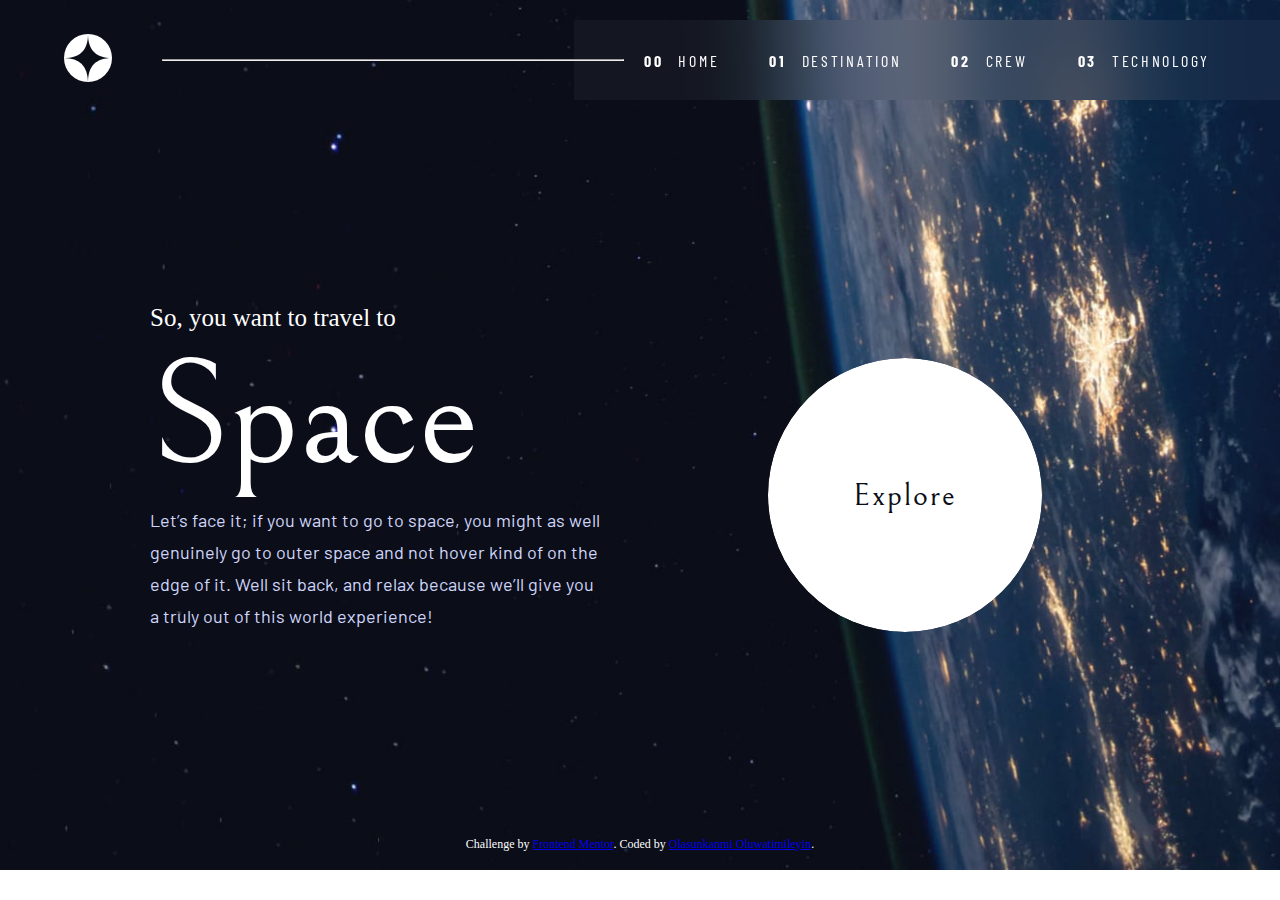
==== index.html @ 84770417 "first commit" ====
<!DOCTYPE html>
<html lang="en">
<head>
  <meta charset="UTF-8">
  <meta name="viewport" content="width=device-width, initial-scale=1.0">

  <link rel="icon" type="image/png" sizes="32x32" href="./assets/favicon-32x32.png">
  <link rel="stylesheet" href="style.css">
  
  <title>Frontend Mentor | Space tourism website</title>
</head>
<body>
  <header>
    <div class="logo">
      <svg xmlns="http://www.w3.org/2000/svg" width="48" height="48"><g fill="none" fill-rule="evenodd"><circle cx="24" cy="24" r="24" fill=""/><path fill="" d="M24 0c0 16-8 24-24 24 15.718.114 23.718 8.114 24 24 0-16 8-24 24-24-16 0-24-8-24-24z"/></g></svg>
    </div>

    <hr>

    <div class="menu">

      <button> <a href="index.html"><b>00</b>HOME</a></button>
      <button><a href="destination.html"><b>01</b>DESTINATION</a></button>
      <button><a href="crew.html"><b>02</b>CREW</a></button>
      <button><a href="technology.html"><b>03</b>TECHNOLOGY</a></button>


    </div>

    <div class="hamburger">
      <svg class="three_bar" width="40" height="30" xmlns="http://www.w3.org/2000/svg"><g fill="#FFF" fill-rule="evenodd"><path d="M0 0h40v3H0zM0 12h40v3H0zM0 24h40v3H0z"/><path d="M0 0h40v3H0z"/></g></svg>
      <svg class="close_icon" width="32" height="31" xmlns="http://www.w3.org/2000/svg"><g fill="#FFF" fill-rule="evenodd"><path d="m2.919.297 28.284 28.284-2.122 2.122L.797 2.419z"/><path d="M.797 28.581 29.081.297l2.122 2.122L2.919 30.703z"/></g></svg>
    </div>
  </header>

  <main>

    <section class="home_section">

      <div class="introduction">
        <p id="first_paragraph">So, you want to travel to</p>
        <h1>Space</h1>
        <p id="home_p2">Let’s face it; if you want to go to space, you might as well genuinely go to 
          outer space and not hover kind of on the edge of it. Well sit back, and relax 
          because we’ll give you a truly out of this world experience!</p>
      </div>

      <div class="explore">
        <button>Explore</button>
      </div>
    </section>

    
    
  </main>
  <p class="attribution">
    Challenge by <a href="https://www.frontendmentor.io?ref=challenge" target="_blank">Frontend Mentor</a>. 
    Coded by <a href="#">Olasunkanmi Oluwatimileyin</a>.
</p> 

  <script src="home.js"></script>

  
  


</body>
</html>
---- style.css ----
@import url('https://fonts.googleapis.com/css2?family=Barlow+Condensed:ital,wght@0,100;0,200;0,300;0,400;0,500;0,600;0,700;0,800;0,900;1,100;1,200;1,300;1,400;1,500;1,600;1,700;1,800;1,900&family=Barlow:ital,wght@0,100;0,200;0,300;0,400;0,500;0,600;0,700;0,800;0,900;1,100;1,200;1,300;1,400;1,500;1,600;1,700;1,800;1,900&family=Bellefair&display=swap');
*{
    padding: 0;
    margin: 0;
    box-sizing: border-box;
    
}

html{
    font-size: 16px;
}

body{
    background-image: url("./assets/home/background-home-desktop.jpg");
    background-repeat: no-repeat;
    background-size: cover;
}


header{
    display: flex;
    align-items: center;
    justify-content: space-between;
    padding: 20px 0;
}

.logo{
    position: relative;
    padding-left: 5%;
}

.logo svg path{
    fill: rgba(11, 13, 23, 1);
}

.logo svg circle{
    fill: rgba(255, 255, 255, 1);
}

hr{
    width: 900px;
    position: relative;
    left: 50px;
    z-index: 2;
}

.menu{
    display: flex;
    align-items: center;
    justify-content: center;
    gap: 50px;
    height: 80px;
    width: auto;
    background: #ffffff0a;
    backdrop-filter: blur(40.774227142333984px);
    align-items: center;
    padding: 0 70px;
}

.menu b{
    margin-right: 15px;
}

.menu button{
    width: auto;
    height: 75px;
    background: none;
    border: none;
    color: rgba(255, 255, 255, 1);
}

.menu button a{
    color: var(--Grayish-Blue);
    text-decoration: none;
    font-family: 'Barlow Condensed';
    font-size: 1rem;
    font-style: normal;
    font-weight: 400;
    line-height: normal;
    letter-spacing: 2.7px;
    height: 75px;
    text-transform: uppercase;
}

.menu button:hover{
    border-bottom: solid 3px wheat;
    border-top: solid 3px transparent;
    cursor: pointer;
}

.hamburger{
    display: none;
}

main{
    padding: 150px;
}

.home_section{
    display: flex;
    justify-content: space-between;
    align-items: center;
    /* margin-top: 100px; */
}

.introduction{
    width: 450px;
    height: 382px;
    padding: 0px, 5px, 0px, 0px;
}

#first_paragraph{
    color: #FFF;
    font-size: 25px;
}

h1{
    color: #FFF;
    font-family: Bellefair;
    font-size: 150px;
    font-style: normal;
    font-weight: 400;
    line-height: normal;
}

#home_p2{
    color: #D0D6F9;
    font-family: Barlow;
    font-size: 18px;
    font-style: normal;
    font-weight: 400;
    line-height: 32px;
}

.explore{
    display: flex;
    align-items: center;
    justify-content: center;
    background: none;
    width: 450px;
    height: 450px;
    border: solid 88px transparent;
    overflow: hidden;
    border-radius: 50%;
}

/* .explore{
    width: 450px;
} */

.explore:hover{
    width: 450px;
    height: 450px;
    background: #0B0D17;
    cursor: pointer;
    opacity: 1;
    cursor: pointer;
}

.explore button{
    width: 274px;
    height: 274px;
    background: rgba(255, 255, 255, 1);
    border: none;
    color: #0B0D17;
    font-family: Bellefair;
    font-size: 32px;
    font-style: normal;
    font-weight: 400;
    line-height: normal;
    letter-spacing: 2px;
    border-radius: 50%;
}

.attribution{
    position: absolute;
    left: 50%;
    transform: translateX(-50%);
    bottom: 3rem;
    font-size: 12px;
    text-align: center;
    width: 100%;
    color: #FFF;
}

@media (min-width: 768px) and (max-width: 1024px){
    
    body{
        width: 768px;
        height: 1024px;
        background-image: url("./assets/home/background-home-tablet.jpg");
    }

    header{
        width: 100vw;
    }

    .logo svg{
        left: 39px;
    }

    hr{
        display: none;
    }

    .menu{
        width: auto;
        padding: 0 2rem;
    }

    .menu button a b{
        display: none;
    }

    .menu button a{
        font-size: 1.5rem;
    }

    main{
        padding: 30px;
        width: 100vw;
    }

    .home_section{
        flex-direction: column;
        justify-content: none;
        margin-top: 5rem;
    }

    .introduction{
        width: 100%;
    }

    h1{
        width: 100%;
        height: 150px;
        font-family: Bellefair;
        font-size: 150px;
        font-weight: 400;
        line-height: 150px;
        letter-spacing: 0px;
        text-align: center;

    }

    #home_p2{
        width: 100%;
        height: 112px;
        font-family: Barlow;
        font-size: 1.5rem;
        font-weight: 400;
        line-height: 3rem;
        letter-spacing: 0px;
        text-align: center;
        margin-top: 2rem;
    }

    .explore{
        width: 500px;
        height: 500px;
        border: solid 50px transparent;
        margin-top: 2rem;
    }

    .explore button{
        width: 450px;
        height: 450px;
    }
   
}

@media (max-width: 420px){

    html{
        width: 100%;
    }
    
    body{
        background-image: url("./assets/home/background-home-mobile.jpg");
        width: 100vw;
    }

    header{
        width: 100%;
        padding: 20px 20px;
        position: relative;
    }

    .logo{
        padding: 0;
    }

    .menu{
        display: none;
        position: absolute;
        left: 50%;
        transform: translateX(-50%);
        border-radius: 8px;
        flex-direction: column;
        position: absolute;
        justify-content: center;
        width: 80%;
        height: 250px;
        padding: 2rem;
        row-gap: 1.125rem;
        top: 4.5rem;
    }

    .menu b{
        display: none;
    }

    .menu a{
        text-align: left;
    }

    /*HAMBURGER RESPONSIVENESS STARTS HERE*/

    .showMenu{
        display: flex;
    }

    .hamburger{
        display: inline;
    }
    .three_bar{
        display: inline;
    } 

    .close_icon{
        display: none;
        z-index: 2;
    }

    .showAnything{
        display: inline;
    }

    .hide_anything{
        display: none;
    } 


    /*IT STOPS HERE*/


    hr{
        display: none;
    }

    .logo svg{
        position: relative;
        left: 0;
    }

    .menu button{
        width: auto;
        height: 50px;
    }

    main{
        padding: 0 20px;
        width: 100%;
    }

    .home_section{
        flex-direction: column;
        width: 100%;
        height: auto;
    }

    .introduction{
        height: auto;
        width: 100%;
    }

    #first_paragraph{
        text-align: center;
    }

    h1{
        font-size: 110px;
        text-align: center;
    } 

    #home_p2{
        margin: 0 auto;
        text-align: center;
        width: 320px;
        font-size: 14px;
        margin-top: 30px;
    }

    .explore{
        width:300px;
        height: 300px;
        border: solid 50px transparent;
    }

    .explore:hover{
        width: 250px;
        height: 250px;
        background: #0B0D17;
    }

    .explore button{
       width: 250px;
       height: 250px;
    }

    .attribution{
        bottom: -1.5rem;
        padding: 0 20px;
    }
}
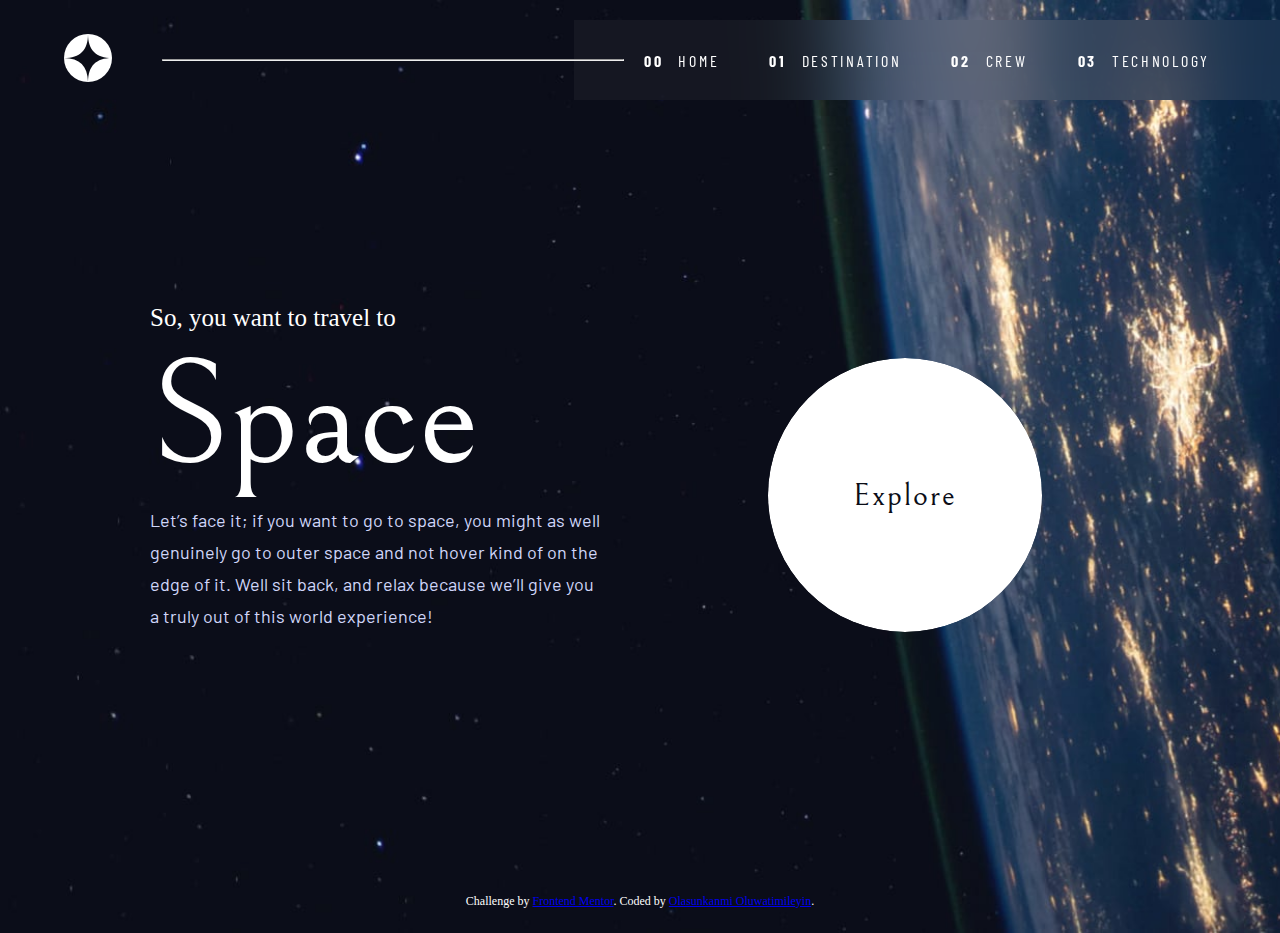
==== commit 3aa3d226: "made adjustment to the screen height" ====
--- a/index.html
+++ b/index.html
@@ -53,11 +53,13 @@
     
     
   </main>
-  <p class="attribution">
-    Challenge by <a href="https://www.frontendmentor.io?ref=challenge" target="_blank">Frontend Mentor</a>. 
-    Coded by <a href="#">Olasunkanmi Oluwatimileyin</a>.
-</p> 
-
+  <footer>
+    <p class="attribution">
+      Challenge by <a href="https://www.frontendmentor.io?ref=challenge" target="_blank">Frontend Mentor</a>. 
+      Coded by <a href="#">Olasunkanmi Oluwatimileyin</a>.
+  </p> 
+  
+  </footer>
   <script src="home.js"></script>
 
   
--- a/style.css
+++ b/style.css
@@ -15,6 +15,7 @@
     background-image: url("./assets/home/background-home-desktop.jpg");
     background-repeat: no-repeat;
     background-size: cover;
+    height: auto;
 }
 
 
@@ -174,21 +175,18 @@
 }
 
 .attribution{
-    position: absolute;
-    left: 50%;
-    transform: translateX(-50%);
-    bottom: 3rem;
     font-size: 12px;
     text-align: center;
     width: 100%;
     color: #FFF;
+    padding: 1.5rem 20px;
 }
 
 @media (min-width: 768px) and (max-width: 1024px){
     
     body{
         width: 768px;
-        height: 1024px;
+        height: auto;
         background-image: url("./assets/home/background-home-tablet.jpg");
     }
 
@@ -408,10 +406,5 @@
        width: 250px;
        height: 250px;
     }
-
-    .attribution{
-        bottom: -1.5rem;
-        padding: 0 20px;
-    }
-}
-
+}
+
